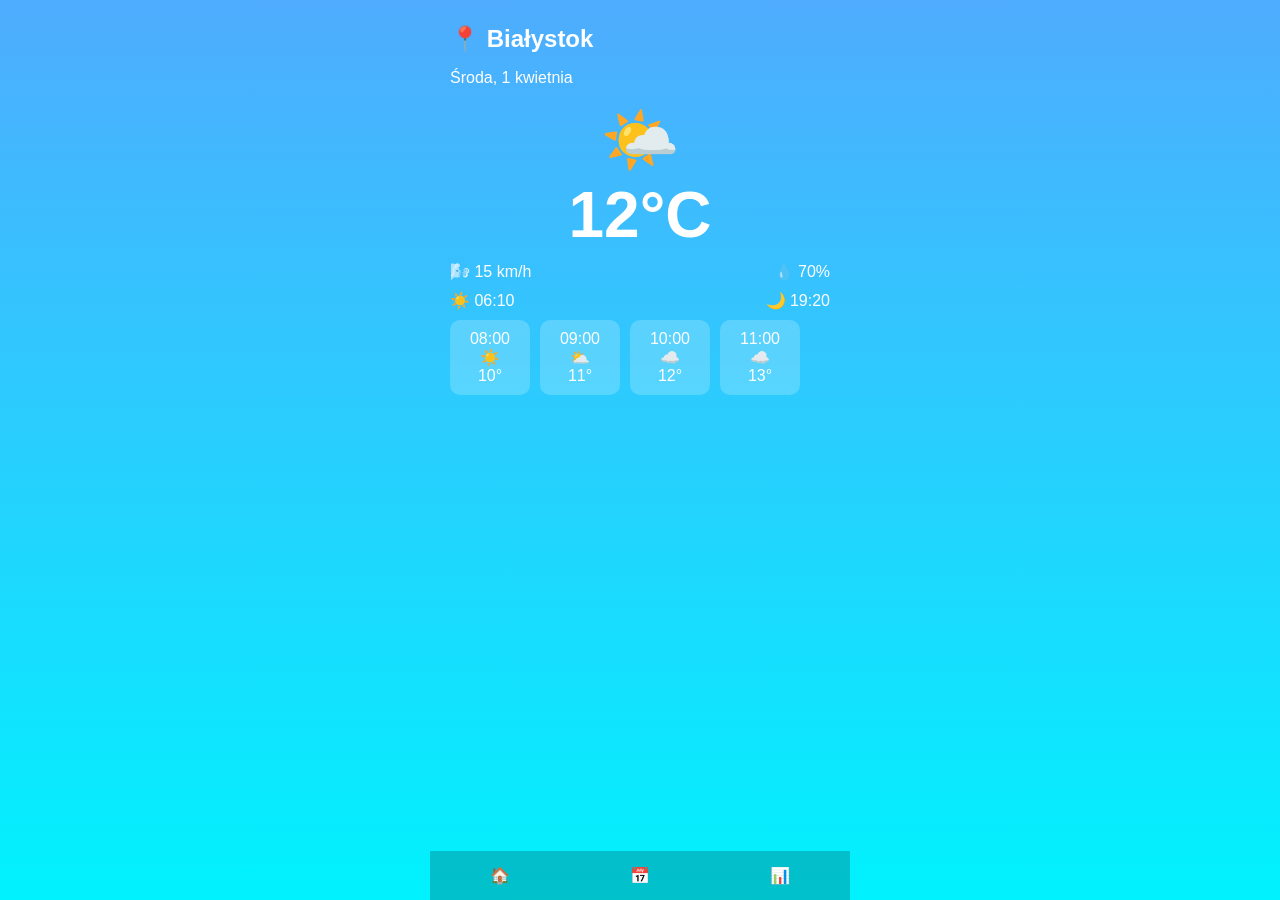
==== index.html @ 86f509f8 "Dodano przykładowy layout strony" ====
<!DOCTYPE html>
<html lang="pl">
<head>
<meta charset="UTF-8">
<meta name="viewport" content="width=device-width, initial-scale=1.0">
<title>Aplikacja Pogodowa</title>

<style>
    body {
        margin: 0;
        font-family: Arial, sans-serif;
        background: linear-gradient(to bottom, #4facfe, #00f2fe);
        color: white;
    }

    .app {
        max-width: 420px;
        margin: auto;
        min-height: 100vh;
        display: flex;
        flex-direction: column;
    }

    .view {
        display: none;
        padding: 20px;
    }

    .active {
        display: block;
    }

    h1, h2, h3 {
        margin: 5px 0;
    }

    .center {
        text-align: center;
    }

    .big-temp {
        font-size: 64px;
        font-weight: bold;
    }

    .weather-icon {
        font-size: 64px;
    }

    .row {
        display: flex;
        justify-content: space-between;
        margin: 10px 0;
    }

    .card {
        background: rgba(255,255,255,0.2);
        padding: 10px;
        border-radius: 12px;
        margin: 5px 0;
    }

    .hourly {
        display: flex;
        overflow-x: auto;
        gap: 10px;
        margin-top: 10px;
    }

    .hour-box {
        min-width: 60px;
        background: rgba(255,255,255,0.2);
        padding: 10px;
        border-radius: 10px;
        text-align: center;
    }

    .bottom-nav {
        margin-top: auto;
        display: flex;
        background: rgba(0,0,0,0.2);
    }

    .nav-btn {
        flex: 1;
        padding: 15px;
        text-align: center;
        cursor: pointer;
    }

    .nav-btn:hover {
        background: rgba(255,255,255,0.2);
    }

    canvas {
        width: 100%;
        height: 150px;
        background: rgba(255,255,255,0.2);
        border-radius: 10px;
    }
</style>
</head>

<body>

<div class="app">

    <!-- 1. AKTUALNA POGODA -->
    <div id="home" class="view active">
        <h2>📍 Białystok</h2>
        <p>Środa, 1 kwietnia</p>

        <div class="center">
            <div class="weather-icon">🌤️</div>
            <div class="big-temp">12°C</div>
        </div>

        <div class="row">
            <div>🌬️ 15 km/h</div>
            <div>💧 70%</div>
        </div>

        <div class="row">
            <div>☀️ 06:10</div>
            <div>🌙 19:20</div>
        </div>

        <div class="hourly">
            <div class="hour-box">08:00<br>☀️<br>10°</div>
            <div class="hour-box">09:00<br>⛅<br>11°</div>
            <div class="hour-box">10:00<br>☁️<br>12°</div>
            <div class="hour-box">11:00<br>☁️<br>13°</div>
        </div>
    </div>

    <!-- 2. PROGNOZA TYGODNIOWA -->
    <div id="week" class="view">
        <h2>📅 Prognoza 7-dniowa</h2>

        <div class="card">Czwartek ☀️ 15° / 7°</div>
        <div class="card">Piątek 🌧️ 11° / 6°</div>
        <div class="card">Sobota ⛅ 13° / 8°</div>
        <div class="card">Niedziela ☀️ 17° / 9°</div>
        <div class="card">Poniedziałek 🌩️ 10° / 5°</div>
        <div class="card">Wtorek ☁️ 12° / 6°</div>
        <div class="card">Środa ☀️ 14° / 7°</div>
    </div>

    <!-- 3. SZCZEGÓŁY DNIA -->
    <div id="details" class="view">
        <h2>Piątek, 3 kwietnia</h2>

        <div class="center">
            <div class="weather-icon">🌧️</div>
            <div class="big-temp">11°C</div>
        </div>

        <canvas></canvas>

        <div class="card">🌧️ Opady: 80%</div>
        <div class="card">💧 Wilgotność: 85%</div>
        <div class="card">🌬️ Wiatr: 20 km/h</div>
        <div class="card">📊 Ciśnienie: 1012 hPa</div>

        <h3>Godzinowo</h3>
        <div class="card">08:00 🌧️ 9°</div>
        <div class="card">11:00 🌧️ 10°</div>
        <div class="card">14:00 🌧️ 11°</div>
        <div class="card">17:00 🌦️ 10°</div>
    </div>

    <!-- NAWIGACJA -->
    <div class="bottom-nav">
        <div class="nav-btn" onclick="showView('home')">🏠</div>
        <div class="nav-btn" onclick="showView('week')">📅</div>
        <div class="nav-btn" onclick="showView('details')">📊</div>
    </div>

</div>

<script>
    function showView(viewId) {
        document.querySelectorAll('.view').forEach(v => v.classList.remove('active'));
        document.getElementById(viewId).classList.add('active');
    }
</script>

</body>
</html>
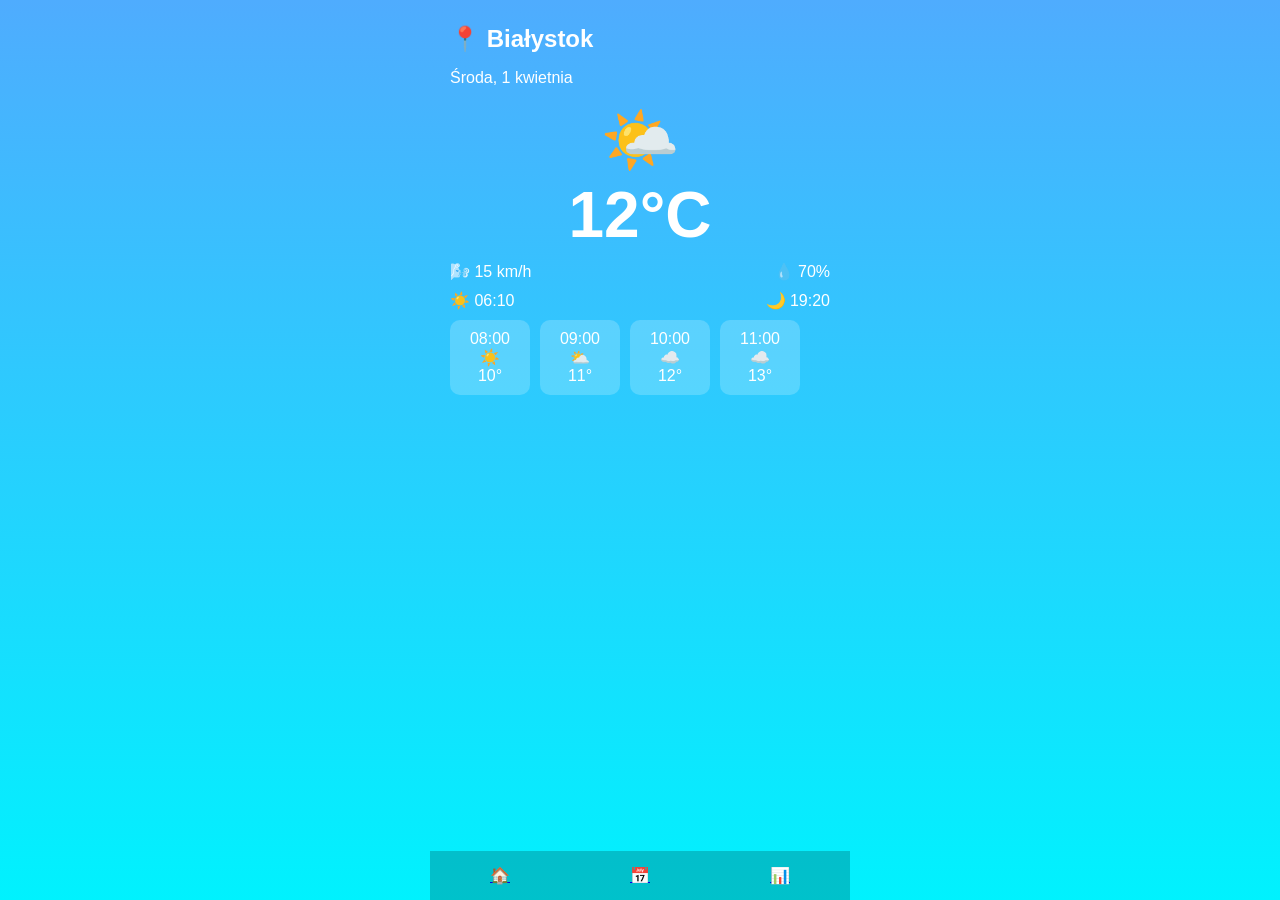
==== commit 3b2600f9: "Podzielono układ witryny" ====
--- a/index.html
+++ b/index.html
@@ -5,108 +5,13 @@
 <meta name="viewport" content="width=device-width, initial-scale=1.0">
 <title>Aplikacja Pogodowa</title>
 
-<style>
-    body {
-        margin: 0;
-        font-family: Arial, sans-serif;
-        background: linear-gradient(to bottom, #4facfe, #00f2fe);
-        color: white;
-    }
-
-    .app {
-        max-width: 420px;
-        margin: auto;
-        min-height: 100vh;
-        display: flex;
-        flex-direction: column;
-    }
-
-    .view {
-        display: none;
-        padding: 20px;
-    }
-
-    .active {
-        display: block;
-    }
-
-    h1, h2, h3 {
-        margin: 5px 0;
-    }
-
-    .center {
-        text-align: center;
-    }
-
-    .big-temp {
-        font-size: 64px;
-        font-weight: bold;
-    }
-
-    .weather-icon {
-        font-size: 64px;
-    }
-
-    .row {
-        display: flex;
-        justify-content: space-between;
-        margin: 10px 0;
-    }
-
-    .card {
-        background: rgba(255,255,255,0.2);
-        padding: 10px;
-        border-radius: 12px;
-        margin: 5px 0;
-    }
-
-    .hourly {
-        display: flex;
-        overflow-x: auto;
-        gap: 10px;
-        margin-top: 10px;
-    }
-
-    .hour-box {
-        min-width: 60px;
-        background: rgba(255,255,255,0.2);
-        padding: 10px;
-        border-radius: 10px;
-        text-align: center;
-    }
-
-    .bottom-nav {
-        margin-top: auto;
-        display: flex;
-        background: rgba(0,0,0,0.2);
-    }
-
-    .nav-btn {
-        flex: 1;
-        padding: 15px;
-        text-align: center;
-        cursor: pointer;
-    }
-
-    .nav-btn:hover {
-        background: rgba(255,255,255,0.2);
-    }
-
-    canvas {
-        width: 100%;
-        height: 150px;
-        background: rgba(255,255,255,0.2);
-        border-radius: 10px;
-    }
-</style>
+<link rel="stylesheet" href="style.css"/>
 </head>
 
 <body>
 
 <div class="app">
-
-    <!-- 1. AKTUALNA POGODA -->
-    <div id="home" class="view active">
+    <div id="home" class="view">
         <h2>📍 Białystok</h2>
         <p>Środa, 1 kwietnia</p>
 
@@ -132,58 +37,12 @@
             <div class="hour-box">11:00<br>☁️<br>13°</div>
         </div>
     </div>
-
-    <!-- 2. PROGNOZA TYGODNIOWA -->
-    <div id="week" class="view">
-        <h2>📅 Prognoza 7-dniowa</h2>
-
-        <div class="card">Czwartek ☀️ 15° / 7°</div>
-        <div class="card">Piątek 🌧️ 11° / 6°</div>
-        <div class="card">Sobota ⛅ 13° / 8°</div>
-        <div class="card">Niedziela ☀️ 17° / 9°</div>
-        <div class="card">Poniedziałek 🌩️ 10° / 5°</div>
-        <div class="card">Wtorek ☁️ 12° / 6°</div>
-        <div class="card">Środa ☀️ 14° / 7°</div>
-    </div>
-
-    <!-- 3. SZCZEGÓŁY DNIA -->
-    <div id="details" class="view">
-        <h2>Piątek, 3 kwietnia</h2>
-
-        <div class="center">
-            <div class="weather-icon">🌧️</div>
-            <div class="big-temp">11°C</div>
-        </div>
-
-        <canvas></canvas>
-
-        <div class="card">🌧️ Opady: 80%</div>
-        <div class="card">💧 Wilgotność: 85%</div>
-        <div class="card">🌬️ Wiatr: 20 km/h</div>
-        <div class="card">📊 Ciśnienie: 1012 hPa</div>
-
-        <h3>Godzinowo</h3>
-        <div class="card">08:00 🌧️ 9°</div>
-        <div class="card">11:00 🌧️ 10°</div>
-        <div class="card">14:00 🌧️ 11°</div>
-        <div class="card">17:00 🌦️ 10°</div>
-    </div>
-
-    <!-- NAWIGACJA -->
     <div class="bottom-nav">
-        <div class="nav-btn" onclick="showView('home')">🏠</div>
-        <div class="nav-btn" onclick="showView('week')">📅</div>
-        <div class="nav-btn" onclick="showView('details')">📊</div>
+        <a class="nav-btn" href="index.html">🏠</a>
+        <a class="nav-btn" href="longTerm.html">📅</a>
+        <a class="nav-btn" href="shortTerm.html">📊</a>
     </div>
 
 </div>
-
-<script>
-    function showView(viewId) {
-        document.querySelectorAll('.view').forEach(v => v.classList.remove('active'));
-        document.getElementById(viewId).classList.add('active');
-    }
-</script>
-
 </body>
 </html>
--- a/style.css
+++ b/style.css
@@ -0,0 +1,88 @@
+body {
+    margin: 0;
+    font-family: Arial, sans-serif;
+    background: linear-gradient(to bottom, #4facfe, #00f2fe);
+    color: white;
+}
+
+.app {
+    max-width: 420px;
+    margin: auto;
+    min-height: 100vh;
+    display: flex;
+    flex-direction: column;
+}
+
+.view {
+    padding: 20px;
+}
+
+
+h1, h2, h3 {
+    margin: 5px 0;
+}
+
+.center {
+    text-align: center;
+}
+
+.big-temp {
+    font-size: 64px;
+    font-weight: bold;
+}
+
+.weather-icon {
+    font-size: 64px;
+}
+
+.row {
+    display: flex;
+    justify-content: space-between;
+    margin: 10px 0;
+}
+
+.card {
+    background: rgba(255,255,255,0.2);
+    padding: 10px;
+    border-radius: 12px;
+    margin: 5px 0;
+}
+
+.hourly {
+    display: flex;
+    overflow-x: auto;
+    gap: 10px;
+    margin-top: 10px;
+}
+
+.hour-box {
+    min-width: 60px;
+    background: rgba(255,255,255,0.2);
+    padding: 10px;
+    border-radius: 10px;
+    text-align: center;
+}
+
+.bottom-nav {
+    margin-top: auto;
+    display: flex;
+    background: rgba(0,0,0,0.2);
+}
+
+.nav-btn {
+    flex: 1;
+    padding: 15px;
+    text-align: center;
+    cursor: pointer;
+}
+
+.nav-btn:hover {
+    background: rgba(255,255,255,0.2);
+}
+
+canvas {
+    width: 100%;
+    height: 150px;
+    background: rgba(255,255,255,0.2);
+    border-radius: 10px;
+}
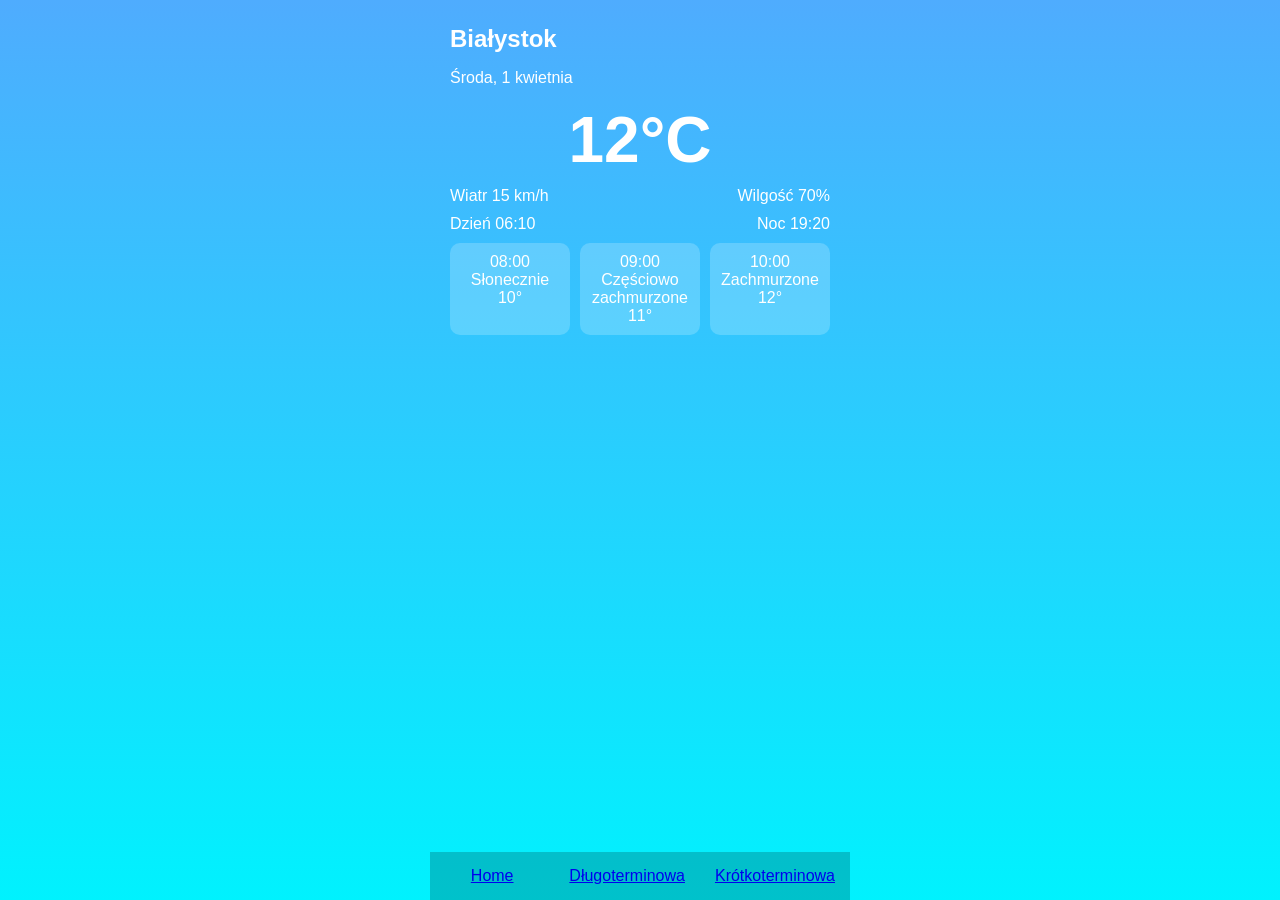
==== commit ecbe526c: "d" ====
--- a/index.html
+++ b/index.html
@@ -12,35 +12,34 @@
 
 <div class="app">
     <div id="home" class="view">
-        <h2>📍 Białystok</h2>
+        <h2>Białystok</h2>
         <p>Środa, 1 kwietnia</p>
 
         <div class="center">
-            <div class="weather-icon">🌤️</div>
             <div class="big-temp">12°C</div>
         </div>
 
         <div class="row">
-            <div>🌬️ 15 km/h</div>
-            <div>💧 70%</div>
+            <div>Wiatr 15 km/h</div>
+            <div>Wilgość 70%</div>
         </div>
 
         <div class="row">
-            <div>☀️ 06:10</div>
-            <div>🌙 19:20</div>
+            <div>Dzień 06:10</div>
+            <div>Noc 19:20</div>
         </div>
 
         <div class="hourly">
-            <div class="hour-box">08:00<br>☀️<br>10°</div>
-            <div class="hour-box">09:00<br>⛅<br>11°</div>
-            <div class="hour-box">10:00<br>☁️<br>12°</div>
-            <div class="hour-box">11:00<br>☁️<br>13°</div>
+            <div class="hour-box">08:00<br>Słonecznie<br>10°</div>
+            <div class="hour-box">09:00<br>Częściowo zachmurzone<br>11°</div>
+            <div class="hour-box">10:00<br>Zachmurzone<br>12°</div>
+            <div class="hour-box">11:00<br>Zachmurzone<br>13°</div>
         </div>
     </div>
     <div class="bottom-nav">
-        <a class="nav-btn" href="index.html">🏠</a>
-        <a class="nav-btn" href="longTerm.html">📅</a>
-        <a class="nav-btn" href="shortTerm.html">📊</a>
+        <a class="nav-btn" href="index.html">Home</a>
+        <a class="nav-btn" href="longTerm.html">Długoterminowa</a>
+        <a class="nav-btn" href="shortTerm.html">Krótkoterminowa</a>
     </div>
 
 </div>
--- a/style.css
+++ b/style.css
@@ -56,7 +56,7 @@
 }
 
 .hour-box {
-    min-width: 60px;
+    min-width: 100px;
     background: rgba(255,255,255,0.2);
     padding: 10px;
     border-radius: 10px;
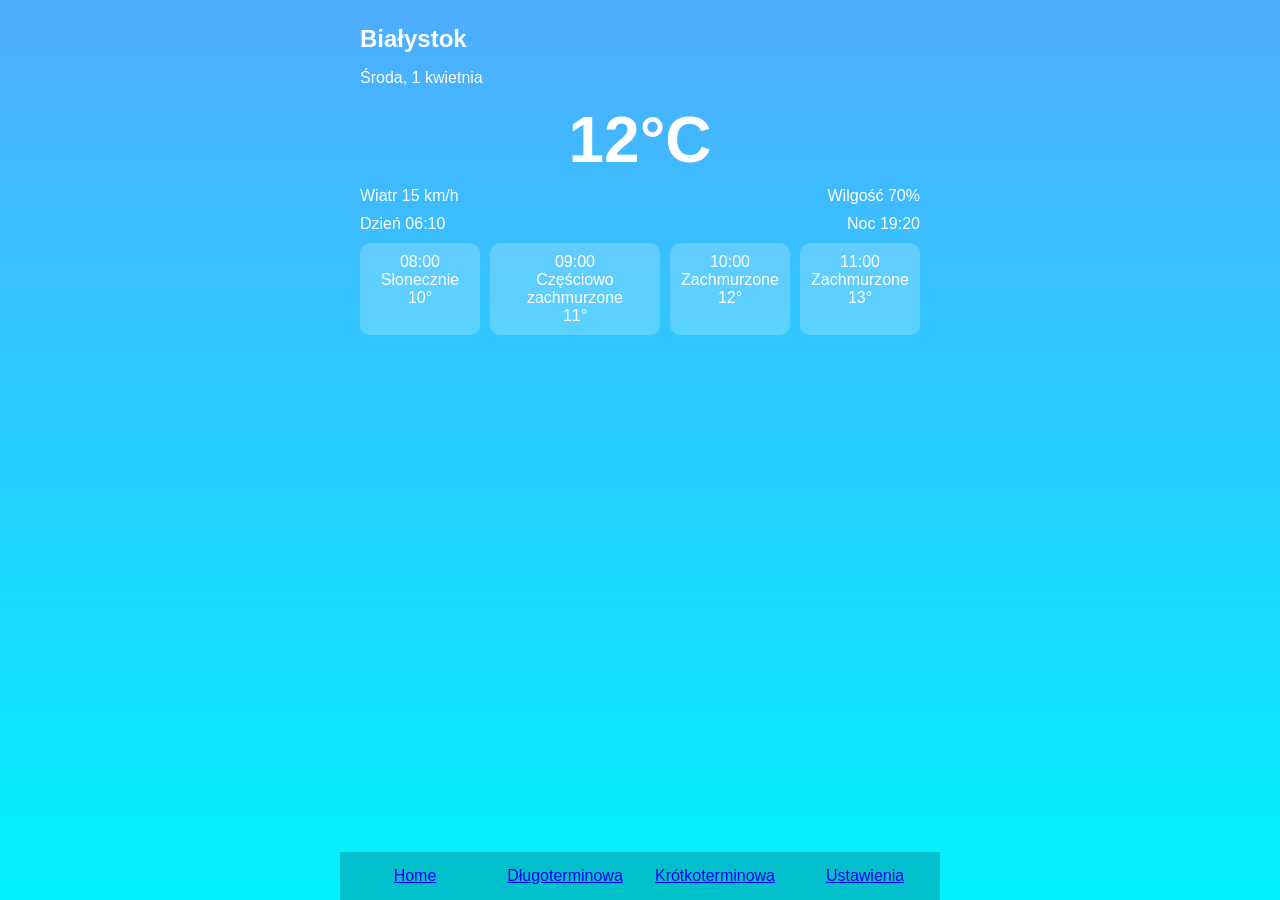
==== commit 67d07045: "Poprawki widoków" ====
--- a/index.html
+++ b/index.html
@@ -40,6 +40,7 @@
         <a class="nav-btn" href="index.html">Home</a>
         <a class="nav-btn" href="longTerm.html">Długoterminowa</a>
         <a class="nav-btn" href="shortTerm.html">Krótkoterminowa</a>
+        <a class="nav-btn" href="settings.html">Ustawienia</a>
     </div>
 
 </div>
--- a/style.css
+++ b/style.css
@@ -6,7 +6,7 @@
 }
 
 .app {
-    max-width: 420px;
+    max-width: 600px;
     margin: auto;
     min-height: 100vh;
     display: flex;
@@ -31,9 +31,6 @@
     font-weight: bold;
 }
 
-.weather-icon {
-    font-size: 64px;
-}
 
 .row {
     display: flex;
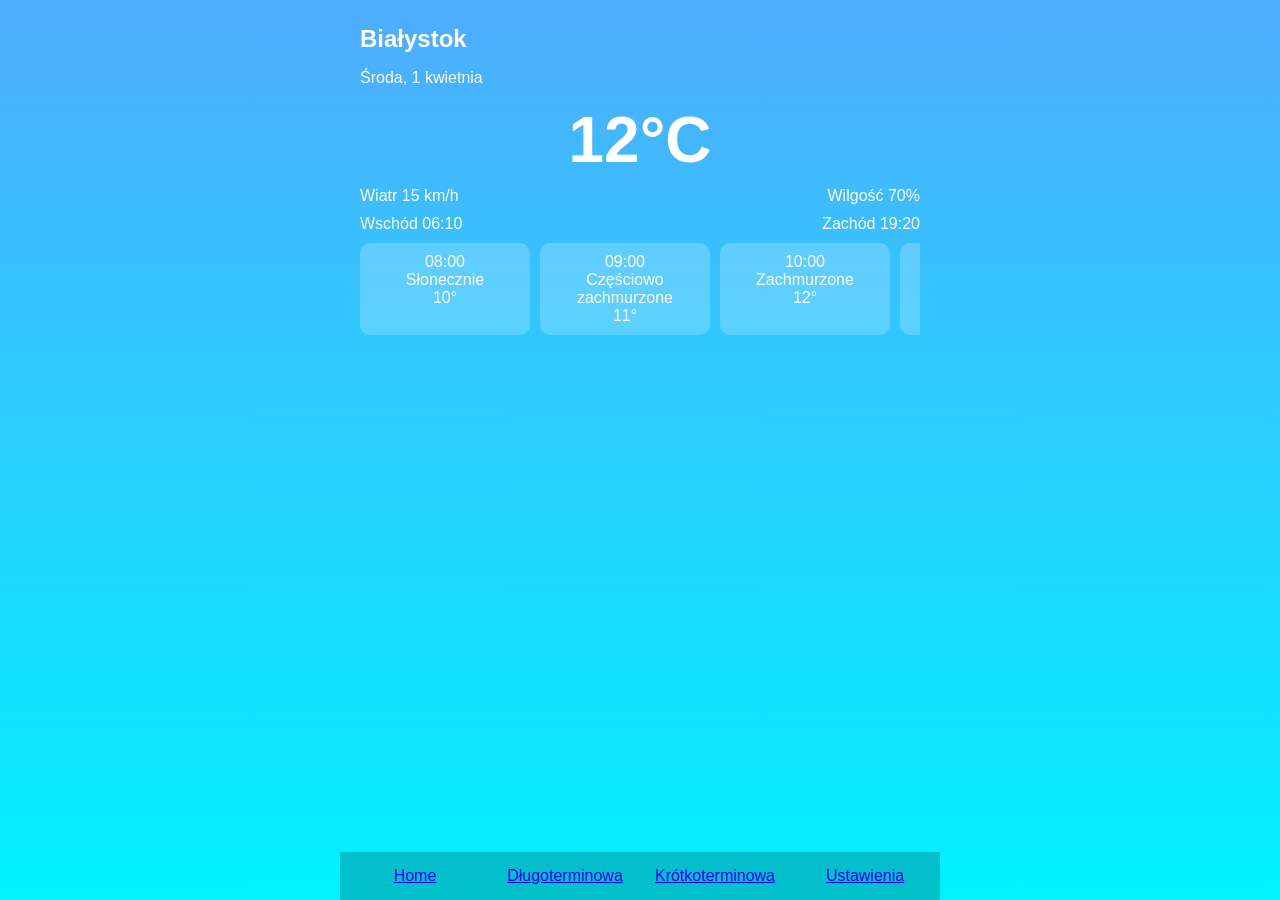
==== commit 68a80302: "Poprawki widoków 2" ====
--- a/index.html
+++ b/index.html
@@ -25,8 +25,8 @@
         </div>
 
         <div class="row">
-            <div>Dzień 06:10</div>
-            <div>Noc 19:20</div>
+            <div>Wschód 06:10</div>
+            <div>Zachód 19:20</div>
         </div>
 
         <div class="hourly">
--- a/style.css
+++ b/style.css
@@ -53,7 +53,7 @@
 }
 
 .hour-box {
-    min-width: 100px;
+    min-width: 150px;
     background: rgba(255,255,255,0.2);
     padding: 10px;
     border-radius: 10px;
@@ -70,7 +70,6 @@
     flex: 1;
     padding: 15px;
     text-align: center;
-    cursor: pointer;
 }
 
 .nav-btn:hover {
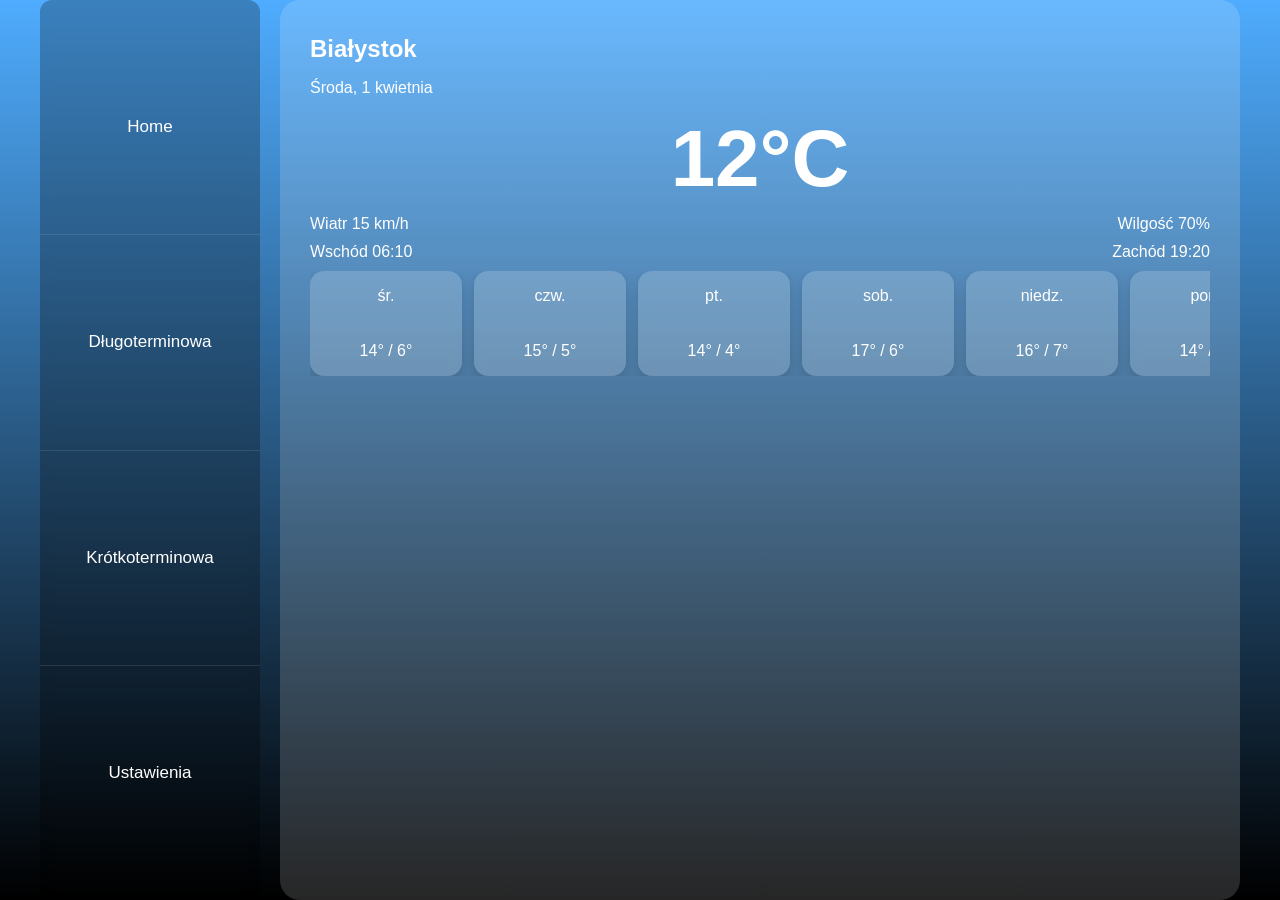
==== commit ef88d7a1: "Poprawiono responsywnosc witryny i dodano obrazki ze strony meteocons.com" ====
--- a/index.html
+++ b/index.html
@@ -4,45 +4,107 @@
 <meta charset="UTF-8">
 <meta name="viewport" content="width=device-width, initial-scale=1.0">
 <title>Aplikacja Pogodowa</title>
-
 <link rel="stylesheet" href="style.css"/>
 </head>
 
 <body>
 
 <div class="app">
-    <div id="home" class="view">
-        <h2>Białystok</h2>
-        <p>Środa, 1 kwietnia</p>
+    <nav>
+        <a href="index.html" class="nav-item">Home</a>
+        <a href="longTerm.html" class="nav-item">Długoterminowa</a>
+        <a href="shortTerm.html" class="nav-item">Krótkoterminowa</a>
+        <a href="settings.html" class="nav-item">Ustawienia</a>
+    </nav>
+    <main id="home" class="view">
 
-        <div class="center">
-            <div class="big-temp">12°C</div>
-        </div>
+        <header>
+            <h2>Białystok</h2>
+            <p>Środa, 1 kwietnia</p>
 
-        <div class="row">
-            <div>Wiatr 15 km/h</div>
-            <div>Wilgość 70%</div>
-        </div>
+            <div class="center">
+                <div class="big-temp">12°C</div>
+            </div>
+        </header>
 
-        <div class="row">
-            <div>Wschód 06:10</div>
-            <div>Zachód 19:20</div>
-        </div>
+        <section class="current-stats">
+            <div class="row">
+                <div>Wiatr 15 km/h</div>
+                <div>Wilgość 70%</div>
+            </div>
 
-        <div class="hourly">
-            <div class="hour-box">08:00<br>Słonecznie<br>10°</div>
-            <div class="hour-box">09:00<br>Częściowo zachmurzone<br>11°</div>
-            <div class="hour-box">10:00<br>Zachmurzone<br>12°</div>
-            <div class="hour-box">11:00<br>Zachmurzone<br>13°</div>
-        </div>
-    </div>
-    <div class="bottom-nav">
-        <a class="nav-btn" href="index.html">Home</a>
-        <a class="nav-btn" href="longTerm.html">Długoterminowa</a>
-        <a class="nav-btn" href="shortTerm.html">Krótkoterminowa</a>
-        <a class="nav-btn" href="settings.html">Ustawienia</a>
-    </div>
+            <div class="row">
+                <div>Wschód 06:10</div>
+                <div>Zachód 19:20</div>
+            </div>
+        </section>
+
+        <section class="daily-forecast">
+            <div class="tile-grid">
+
+                <article class="tile">
+                    <div class="day">śr.</div>
+                    <div class="tile-icon">
+                        <img src="https://cdn.meteocons.com/3.0.0-next.10/svg/fill/clear-day.svg" alt="">
+                    </div>
+                    <div class="temps">14° / 6°</div>
+                </article>
+
+                <article class="tile">
+                    <div class="day">czw.</div>
+                    <div class="tile-icon">
+                        <img src="https://cdn.meteocons.com/3.0.0-next.10/svg/fill/cloudy.svg" alt="">
+                    </div>
+                    <div class="temps">15° / 5°</div>
+                </article>
+
+                <article class="tile">
+                    <div class="day">pt.</div>
+                    <div class="tile-icon">
+                        <img src="https://cdn.meteocons.com/3.0.0-next.10/svg/fill/cloudy.svg" alt="">
+                    </div>
+                    <div class="temps">14° / 4°</div>
+                </article>
+
+                <article class="tile">
+                    <div class="day">sob.</div>
+                    <div class="tile-icon">
+                        <img src="https://cdn.meteocons.com/3.0.0-next.10/svg/fill/partly-cloudy-day.svg" alt="">
+                    </div>
+                    <div class="temps">17° / 6°</div>
+                </article>
+
+                <article class="tile">
+                    <div class="day">niedz.</div>
+                    <div class="tile-icon">
+                        <img src="https://cdn.meteocons.com/3.0.0-next.10/svg/fill/partly-cloudy-day-rain.svg" alt="">
+                    </div>
+                    <div class="temps">16° / 7°</div>
+                </article>
+
+                <article class="tile">
+                    <div class="day">pon.</div>
+                    <div class="tile-icon">
+                        <img src="https://cdn.meteocons.com/3.0.0-next.10/svg/fill/partly-cloudy-day-rain.svg" alt="">
+                    </div>
+                    <div class="temps">14° / 4°</div>
+                </article>
+
+                <article class="tile">
+                    <div class="day">wt.</div>
+                    <div class="tile-icon">
+                        <img src="https://cdn.meteocons.com/3.0.0-next.10/svg/fill/cloudy.svg" alt="">
+                    </div>
+                    <div class="temps">13° / 4°</div>
+                </article>
+
+            </div>
+        </section>
+
+    </main>
+
 
 </div>
+
 </body>
-</html>+</html>
--- a/style.css
+++ b/style.css
@@ -1,14 +1,19 @@
+html, body {
+    height: 100%;
+    overflow: hidden;
+}
+
 body {
     margin: 0;
     font-family: Arial, sans-serif;
-    background: linear-gradient(to bottom, #4facfe, #00f2fe);
+    background: linear-gradient(to bottom, #4facfe, #000);
     color: white;
 }
 
 .app {
-    max-width: 600px;
+    max-width: 1200px;
     margin: auto;
-    min-height: 100vh;
+    height: 100%;
     display: flex;
     flex-direction: column;
 }
@@ -16,7 +21,6 @@
 .view {
     padding: 20px;
 }
-
 
 h1, h2, h3 {
     margin: 5px 0;
@@ -31,54 +35,201 @@
     font-weight: bold;
 }
 
-
 .row {
     display: flex;
     justify-content: space-between;
     margin: 10px 0;
 }
 
-.card {
-    background: rgba(255,255,255,0.2);
-    padding: 10px;
-    border-radius: 12px;
-    margin: 5px 0;
-}
-
-.hourly {
-    display: flex;
-    overflow-x: auto;
-    gap: 10px;
-    margin-top: 10px;
-}
-
-.hour-box {
-    min-width: 150px;
-    background: rgba(255,255,255,0.2);
-    padding: 10px;
-    border-radius: 10px;
-    text-align: center;
-}
-
-.bottom-nav {
-    margin-top: auto;
-    display: flex;
-    background: rgba(0,0,0,0.2);
-}
-
-.nav-btn {
+.tile {
+    background: rgba(255, 255, 255, 0.18);
+    backdrop-filter: blur(6px);
+    border-radius: 14px;
+    padding: 16px;
+    color: white;
+    box-shadow: 0 4px 12px rgba(0,0,0,0.15);
+    display: flex;
+    flex-direction: column;
+    justify-content: center;
+    text-align: center;
+    transition: transform 0.15s ease, background 0.2s ease;
+    max-width: 120px;
+    min-width: 120px;
+}
+
+.tile-grid {
+    display: flex;
+    flex-direction: row;
+    width: 100%;
+    gap: 12px;
+    overflow:auto;
+}
+
+.tile-hour {
+    font-size: 14px;
+    padding: 12px;
+}
+
+.tile-stat {
+    font-size: 18px;
+    font-weight: bold;
+}
+
+.tile-icon {
+    font-size: 32px;
+    margin: auto;
+    width: 32px;
+}
+
+nav {
+    position: fixed;
+    bottom: 0;
+    left: 0;
+    width: 100%;
+    display: flex;
+    justify-content: space-around;
+    background: rgba(0,0,0,0.25);
+    backdrop-filter: blur(6px);
+    padding: 10px 0;
+}
+
+.nav-item {
     flex: 1;
-    padding: 15px;
-    text-align: center;
-}
-
-.nav-btn:hover {
-    background: rgba(255,255,255,0.2);
-}
-
-canvas {
-    width: 100%;
-    height: 150px;
-    background: rgba(255,255,255,0.2);
-    border-radius: 10px;
+    text-align: center;
+    padding: 10px 0;
+    color: white;
+    text-decoration: none;
+    font-size: 15px;
+}
+
+.nav-item:hover {
+    background: rgba(255,255,255,0.15);
+}
+
+.forecast-list {
+    list-style: none;
+    padding: 0;
+    margin: 20px 0;
+    display: flex;
+    flex-direction: column;
+    gap: 12px;
+}
+
+.forecast-list li {
+    display: grid;
+    grid-template-columns: 120px 40px 1fr auto;
+    align-items: center;
+
+    background: rgba(255, 255, 255, 0.18);
+    backdrop-filter: blur(6px);
+    padding: 14px 18px;
+    border-radius: 14px;
+    box-shadow: 0 4px 12px rgba(0,0,0,0.15);
+
+    color: white;
+}
+
+.forecast-list .icon {
+    width: 40px;
+    height: 40px;
+}
+
+.forecast-list .day {
+    font-weight: 600;
+    font-size: 18px;
+}
+
+.forecast-list .desc {
+    opacity: 0.9;
+}
+
+.forecast-list .temps {
+    font-weight: 600;
+    font-size: 18px;
+}
+
+
+@media (min-width: 900px) {
+
+    .app {
+        display: grid;
+        grid-template-columns: 220px 1fr;
+        grid-template-rows: 1fr;
+        gap: 20px;
+    }
+
+    nav {
+        position: static;
+        width: 220px;
+
+        display: flex;
+        flex-direction: column;
+        justify-content: flex-start;
+
+        background: rgba(0,0,0,0.25);
+        backdrop-filter: blur(6px);
+        border-radius: 12px;
+        padding: 20px 0;
+    }
+
+    .nav-item {
+        padding: 14px 20px;
+        font-size: 17px; 
+        display: flex;
+        justify-content: center;
+        align-items: center;
+        border-bottom: 1px solid rgba(255,255,255,0.1);
+    }
+
+    .nav-item:last-child {
+        border-bottom: none;
+    }
+
+    .view {
+        grid-column: 2;
+        grid-row: 1;
+
+        background: rgba(255,255,255,0.15);
+        border-radius: 20px;
+        padding: 30px;
+
+        overflow-y: auto; 
+    }
+
+    .big-temp {
+        font-size: 80px;
+    }
+
+    .tile:hover {
+        transform: translateY(-4px);
+        background: rgba(255, 255, 255, 0.25);
+    }
+}
+
+/*settings*/
+form{
+    text-align: center;
+}
+input {
+    width: 200px;
+    margin: 10px;
+    padding: 6px 12px;
+    font-size: 16px;
+    font-weight: 400;
+    line-height: 1.5;
+    color: #212529;
+    background-color: #fff;
+    background-clip: padding-box;
+    border: 1px solid #ced4da;
+    appearance: none;
+    border-radius: 4px;
+    transition: border-color .15s ease-in-out,box-shadow .15s ease-in-out;
+    :focus{
+        color: #212529;
+        background-color: #fff;
+        border-color: #86b7fe;
+        outline: 0;
+        box-shadow: 0 0 0 0.25rem rgb(13 110 253 / 25%);
+    }
+            
 }
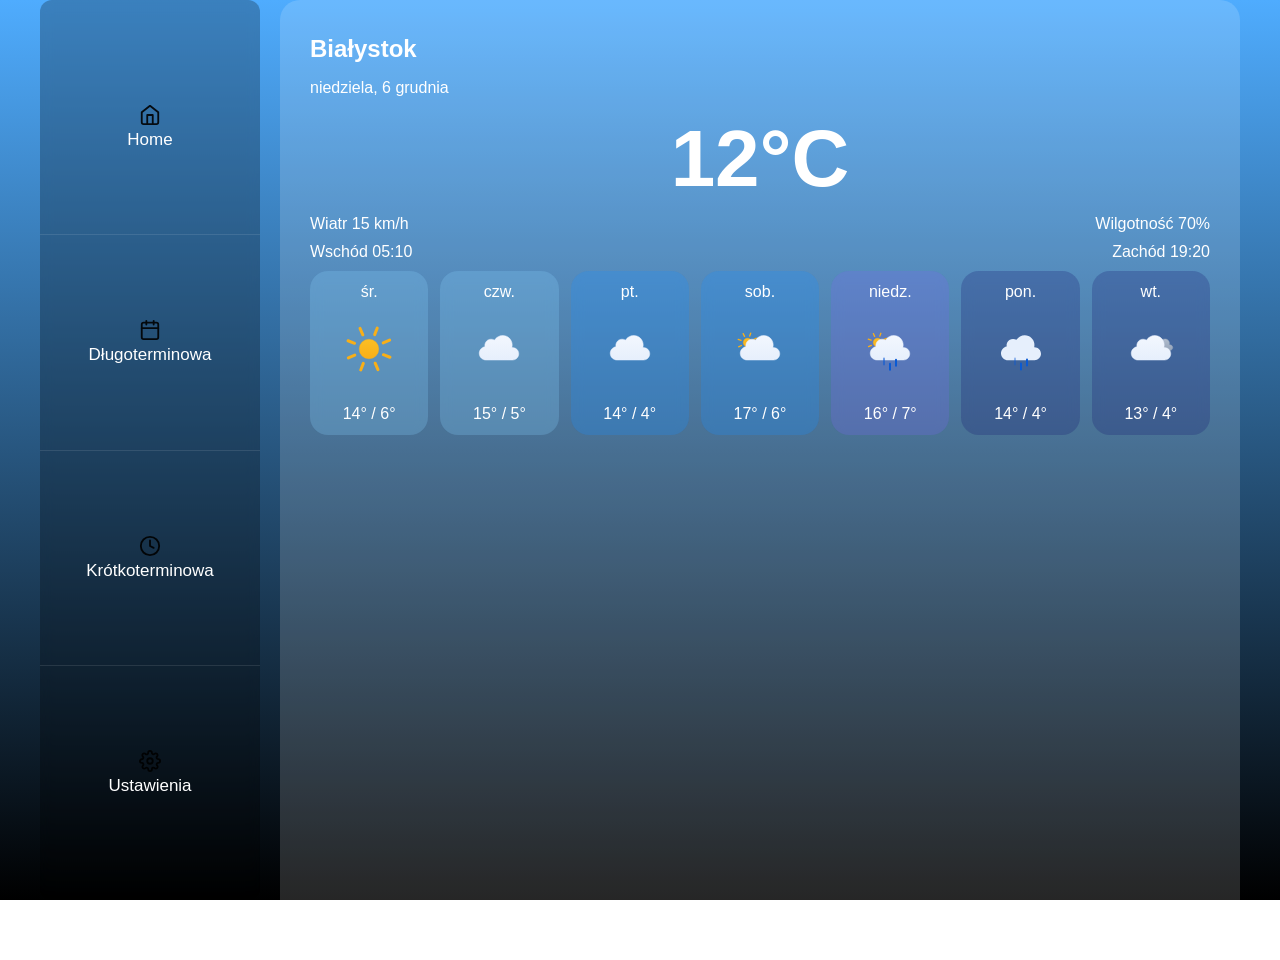
==== commit 0949058f: "Dodano obsluge danych z pliku json i dodano kilka ikonek do witryny + poprawiono style" ====
--- a/index.html
+++ b/index.html
@@ -10,101 +10,57 @@
 <body>
 
 <div class="app">
+    
     <nav>
-        <a href="index.html" class="nav-item">Home</a>
-        <a href="longTerm.html" class="nav-item">Długoterminowa</a>
-        <a href="shortTerm.html" class="nav-item">Krótkoterminowa</a>
-        <a href="settings.html" class="nav-item">Ustawienia</a>
+        <a href="index.html" class="nav-item">
+            <img src="img/home.svg">
+            <span>Home</span>
+        </a>
+
+        <a href="longTerm.html" class="nav-item">
+            <img src="img/calendar.svg">
+            <span>Długoterminowa</span>
+        </a>
+
+        <a href="shortTerm.html" class="nav-item">
+            <img src="img/clock.svg">
+            <span>Krótkoterminowa</span>
+        </a>
+
+        <a href="settings.html" class="nav-item">
+            <img src="img/settings.svg">
+            <span>Ustawienia</span>
+        </a>
     </nav>
     <main id="home" class="view">
 
         <header>
-            <h2>Białystok</h2>
-            <p>Środa, 1 kwietnia</p>
+            <h2></h2>
+            <p></p>
 
             <div class="center">
-                <div class="big-temp">12°C</div>
+                <div class="big-temp"></div>
             </div>
         </header>
 
         <section class="current-stats">
             <div class="row">
-                <div>Wiatr 15 km/h</div>
-                <div>Wilgość 70%</div>
             </div>
 
             <div class="row">
-                <div>Wschód 06:10</div>
-                <div>Zachód 19:20</div>
             </div>
         </section>
 
         <section class="daily-forecast">
-            <div class="tile-grid">
-
-                <article class="tile">
-                    <div class="day">śr.</div>
-                    <div class="tile-icon">
-                        <img src="https://cdn.meteocons.com/3.0.0-next.10/svg/fill/clear-day.svg" alt="">
-                    </div>
-                    <div class="temps">14° / 6°</div>
-                </article>
-
-                <article class="tile">
-                    <div class="day">czw.</div>
-                    <div class="tile-icon">
-                        <img src="https://cdn.meteocons.com/3.0.0-next.10/svg/fill/cloudy.svg" alt="">
-                    </div>
-                    <div class="temps">15° / 5°</div>
-                </article>
-
-                <article class="tile">
-                    <div class="day">pt.</div>
-                    <div class="tile-icon">
-                        <img src="https://cdn.meteocons.com/3.0.0-next.10/svg/fill/cloudy.svg" alt="">
-                    </div>
-                    <div class="temps">14° / 4°</div>
-                </article>
-
-                <article class="tile">
-                    <div class="day">sob.</div>
-                    <div class="tile-icon">
-                        <img src="https://cdn.meteocons.com/3.0.0-next.10/svg/fill/partly-cloudy-day.svg" alt="">
-                    </div>
-                    <div class="temps">17° / 6°</div>
-                </article>
-
-                <article class="tile">
-                    <div class="day">niedz.</div>
-                    <div class="tile-icon">
-                        <img src="https://cdn.meteocons.com/3.0.0-next.10/svg/fill/partly-cloudy-day-rain.svg" alt="">
-                    </div>
-                    <div class="temps">16° / 7°</div>
-                </article>
-
-                <article class="tile">
-                    <div class="day">pon.</div>
-                    <div class="tile-icon">
-                        <img src="https://cdn.meteocons.com/3.0.0-next.10/svg/fill/partly-cloudy-day-rain.svg" alt="">
-                    </div>
-                    <div class="temps">14° / 4°</div>
-                </article>
-
-                <article class="tile">
-                    <div class="day">wt.</div>
-                    <div class="tile-icon">
-                        <img src="https://cdn.meteocons.com/3.0.0-next.10/svg/fill/cloudy.svg" alt="">
-                    </div>
-                    <div class="temps">13° / 4°</div>
-                </article>
-
-            </div>
+            <div class="tile-grid"></div>
         </section>
 
     </main>
 
 
 </div>
+    <script src="js/core.js"></script>
+    <script src="js/index.js"></script>
 
 </body>
 </html>
--- a/style.css
+++ b/style.css
@@ -20,7 +20,12 @@
 
 .view {
     padding: 20px;
-}
+    display: flex;
+    flex-direction: column;
+    height: 100%;      
+    overflow: hidden; 
+}
+
 
 h1, h2, h3 {
     margin: 5px 0;
@@ -40,22 +45,40 @@
     justify-content: space-between;
     margin: 10px 0;
 }
-
 .tile {
-    background: rgba(255, 255, 255, 0.18);
+    width: 100px;             
+    min-width: 80px;
+    height: 140px;            
+    padding: 12px;
+    border-radius: 18px;
+
+    display: flex;
+    flex-direction: column;
+    justify-content: space-between;
+    align-items: center;
+
+    background: rgba(255,255,255,0.15);
     backdrop-filter: blur(6px);
-    border-radius: 14px;
-    padding: 16px;
-    color: white;
-    box-shadow: 0 4px 12px rgba(0,0,0,0.15);
-    display: flex;
-    flex-direction: column;
-    justify-content: center;
-    text-align: center;
-    transition: transform 0.15s ease, background 0.2s ease;
-    max-width: 120px;
-    min-width: 120px;
-}
+    transition: 0.2s ease;
+}
+
+.tile:hover {
+    transform: translateY(-4px);
+}
+
+.tile.morning,
+.forecast-list li.morning { background: rgba(135, 206, 250, 0.25) }
+
+.tile.day,
+.forecast-list li.day { background: rgba(30, 144, 255, 0.25) }
+
+.tile.evening,
+.forecast-list li.evening { background: rgba(123, 104, 238, 0.25) }
+
+.tile.night,
+.forecast-list li.night { background: rgba(25, 25, 112, 0.25) }
+
+
 
 .tile-grid {
     display: flex;
@@ -78,10 +101,21 @@
 .tile-icon {
     font-size: 32px;
     margin: auto;
-    width: 32px;
-}
+    width: 64px;
+}
+
+
+section.content {
+    flex: 1;
+    overflow-y: auto;
+    padding-bottom: 70px;
+}
+
+
 
 nav {
+    overflow: hidden;
+    flex-shrink: 0;
     position: fixed;
     bottom: 0;
     left: 0;
@@ -91,6 +125,7 @@
     background: rgba(0,0,0,0.25);
     backdrop-filter: blur(6px);
     padding: 10px 0;
+    z-index: 1;
 }
 
 .nav-item {
@@ -98,9 +133,20 @@
     text-align: center;
     padding: 10px 0;
     color: white;
-    text-decoration: none;
-    font-size: 15px;
-}
+    text-decoration: none; 
+    display: flex;
+    flex-direction: column;
+    align-items: center;
+    gap: 4px;
+    font-size: 12px;
+}
+
+.nav-item img {
+    width: 22px;
+    height: 22px;
+    opacity: 0.9;
+}
+
 
 .nav-item:hover {
     background: rgba(255,255,255,0.15);
@@ -148,9 +194,11 @@
     font-size: 18px;
 }
 
-
 @media (min-width: 900px) {
 
+    section.content {
+        padding-bottom: 0px;
+    }
     .app {
         display: grid;
         grid-template-columns: 220px 1fr;
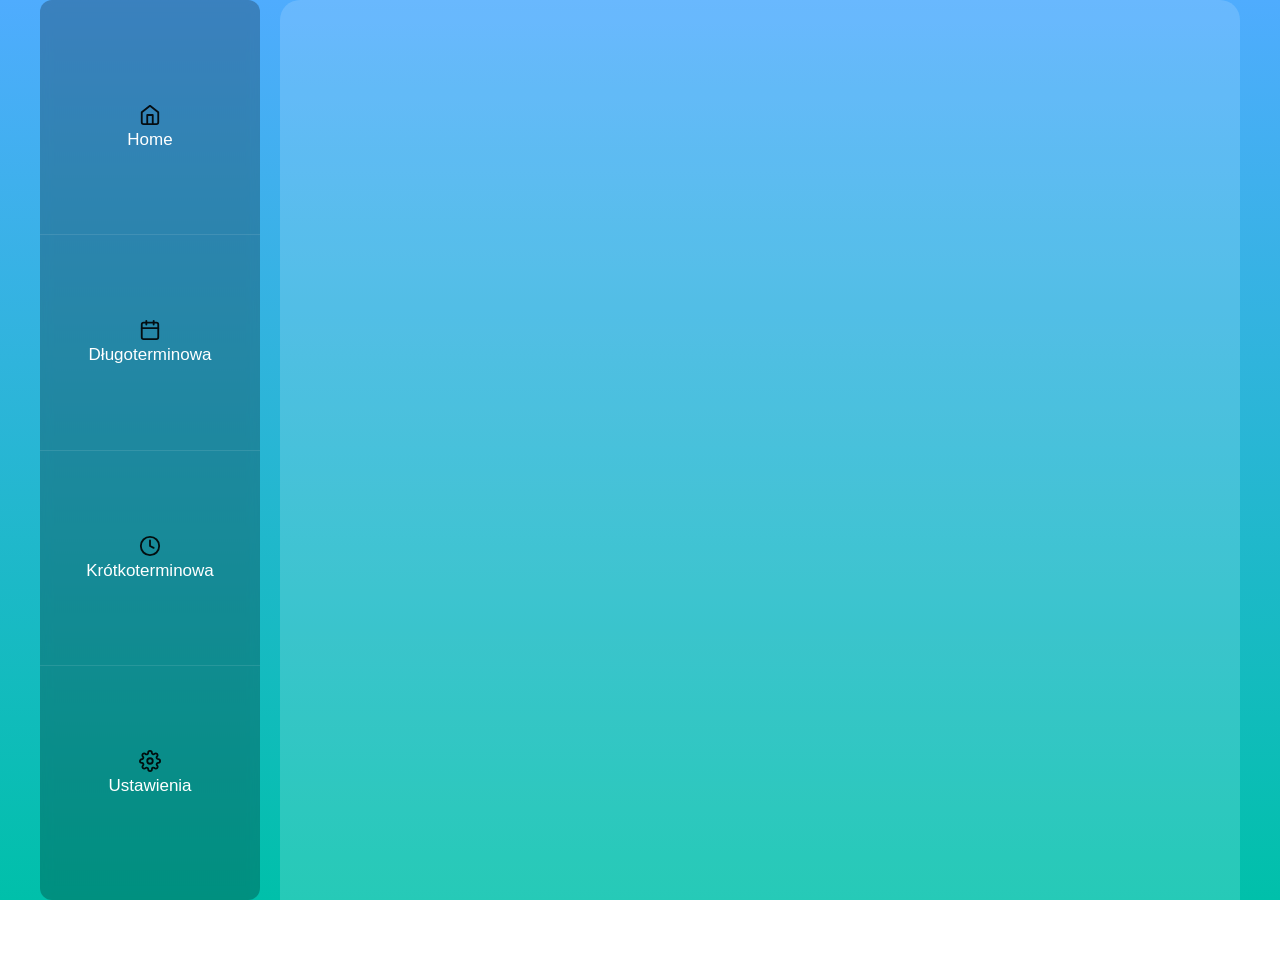
==== commit 29b17e0b: "Dodanie trybu ciemnego" ====
--- a/index.html
+++ b/index.html
@@ -1,10 +1,13 @@
 <!DOCTYPE html>
 <html lang="pl">
 <head>
-<meta charset="UTF-8">
-<meta name="viewport" content="width=device-width, initial-scale=1.0">
-<title>Aplikacja Pogodowa</title>
-<link rel="stylesheet" href="style.css"/>
+    <meta charset="UTF-8">
+    <meta name="viewport" content="width=device-width, initial-scale=1.0">
+    <title>Aplikacja Pogodowa</title>
+    <link rel="stylesheet" href="style.css"/>
+    
+    <script src="js/core.js" defer></script>
+    <script src="js/index.js" defer></script>
 </head>
 
 <body>
@@ -59,8 +62,6 @@
 
 
 </div>
-    <script src="js/core.js"></script>
-    <script src="js/index.js"></script>
 
 </body>
 </html>
--- a/style.css
+++ b/style.css
@@ -6,7 +6,7 @@
 body {
     margin: 0;
     font-family: Arial, sans-serif;
-    background: linear-gradient(to bottom, #4facfe, #000);
+    background: linear-gradient(to bottom, #4facfe, #00c0aa);
     color: white;
 }
 
@@ -29,6 +29,10 @@
 
 h1, h2, h3 {
     margin: 5px 0;
+}
+
+ul {
+  list-style-type: none;
 }
 
 .center {
@@ -280,4 +284,109 @@
         box-shadow: 0 0 0 0.25rem rgb(13 110 253 / 25%);
     }
             
-}+}
+
+.modal-city {
+    background-color: #00000028;
+    opacity: 0;
+    position: fixed;
+    top: -40rlh;
+    left: 0;
+    right: 0;
+    bottom: 0;
+    
+    z-index: -1;
+
+    display: flex;
+    align-items: center;
+    justify-content: center;
+}
+
+.modal-city.open {
+    opacity: 1;
+    margin-top: 500px;
+    z-index: 999;
+}
+
+.modal-inner {
+    width: 300px;
+    grid-column: 2;
+    grid-row: 1;
+
+    background-color: rgba(0,0,0,0.8);
+    border-radius: 20px;
+    padding: 30px;
+    text-align: center;
+
+    overflow-y: auto; 
+}
+
+.modal-top {
+    display: flex;
+    justify-content: space-between;
+}
+
+.city-names {
+    height: 15vh;
+    text-align: center;
+    padding-right: 45px;
+}
+
+.loader {
+    width: 48px;
+    height: 48px;
+    border: 5px solid #FFF;
+    border-bottom-color: transparent;
+    border-radius: 50%;
+    display: inline-block;
+    box-sizing: border-box;
+    animation: rotation 1s linear infinite;
+    }
+
+    @keyframes rotation {
+    0% {
+        transform: rotate(0deg);
+    }
+    100% {
+        transform: rotate(360deg);
+    }
+}
+
+.warning{
+    color: #ee4e4e;
+}
+.success{
+    color: #25b44e;
+}
+body.dark {
+    background: #111;
+    color: #eee;
+}
+
+body.dark nav {
+    background: #222;
+}
+
+body.dark .nav-item span {
+    color: #eee;
+}
+
+body.dark .view {
+    background: #111;
+}
+
+body.dark input,
+body.dark button {
+    background: #222;
+    color: #eee;
+    border-color: #444;
+}
+html input[type="checkbox"]{
+    width: auto;
+}
+
+body.dark .tile,
+body.dark li {
+    background: #1a1a1a;
+    border-color: #333;
+}
